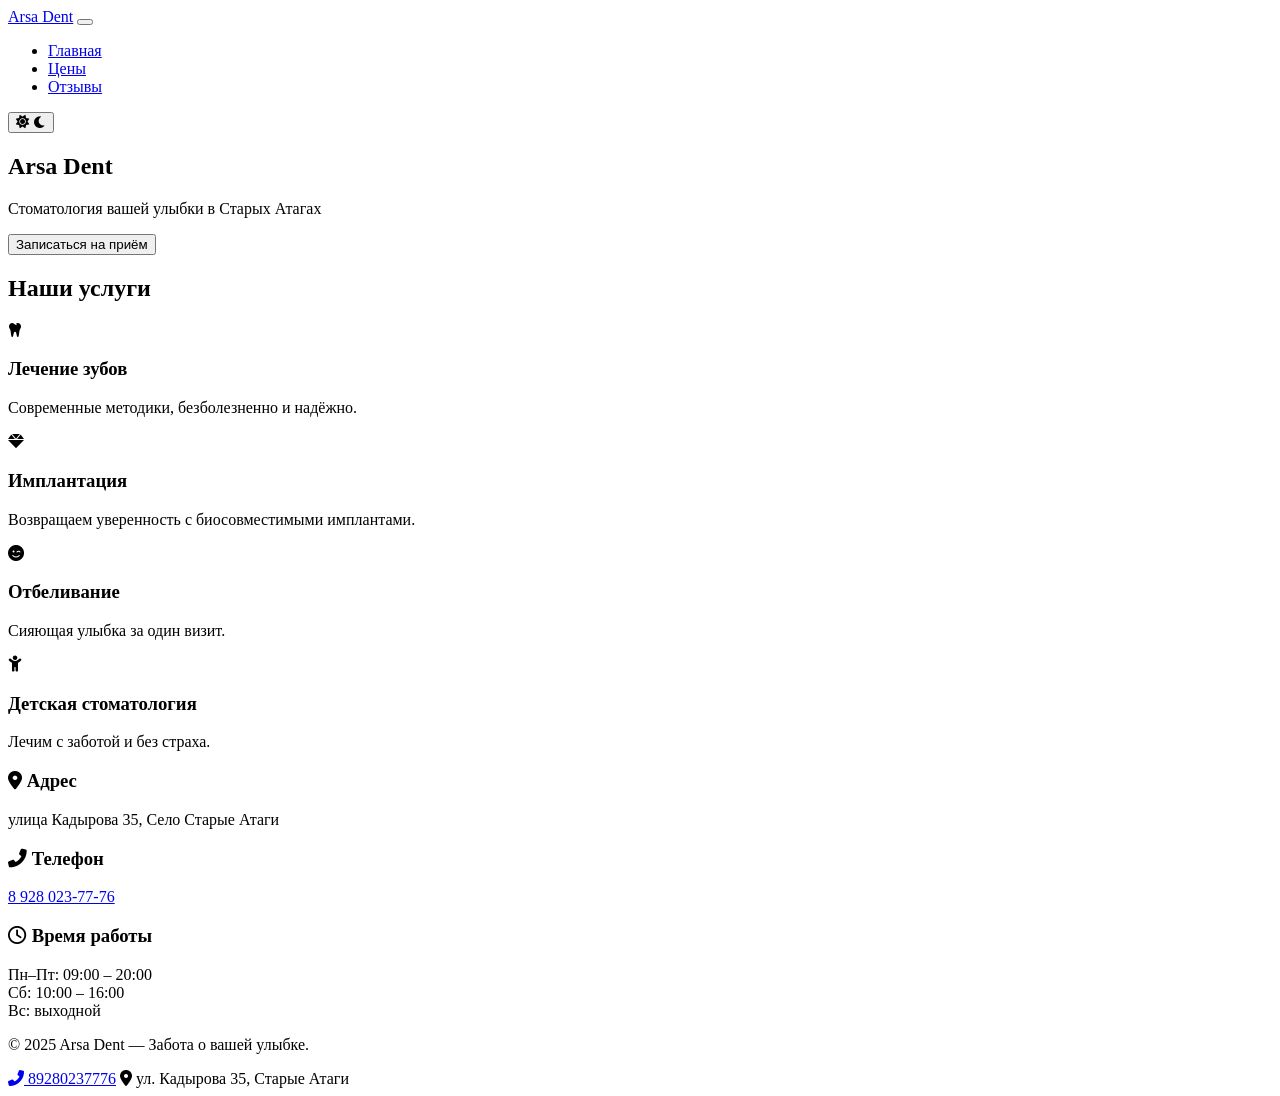
==== index.html @ f1521e02 "Create index.html" ====
<!DOCTYPE html>
<html lang="ru">
<head>
    <meta charset="UTF-8">
    <meta name="viewport" content="width=device-width, initial-scale=1.0, viewport-fit=cover">
    <title>Arsa Dent | Главная</title>
    <link rel="stylesheet" href="style.css">
    <!-- Font Awesome 6 (бесплатные иконки) -->
    <link rel="stylesheet" href="https://cdnjs.cloudflare.com/ajax/libs/font-awesome/6.0.0-beta3/css/all.min.css">
    <!-- Google Fonts: Inter + Poppins -->
    <link href="https://fonts.googleapis.com/css2?family=Inter:opsz,wght@14..32,300;14..32,400;14..32,500;14..32,600;14..32,700&family=Poppins:wght@400;500;600;700&display=swap" rel="stylesheet">
</head>
<body>

    <!-- ШАПКА (навигация + бургер) -->
    <header class="header">
        <div class="container header-container">
            <a href="index.html" class="logo">Arsa Dent</a>
            
            <button class="burger-btn" id="burgerBtn" aria-label="Меню">
                <span class="burger-line"></span>
                <span class="burger-line"></span>
                <span class="burger-line"></span>
            </button>

            <nav class="nav-menu" id="navMenu">
                <ul class="nav-list">
                    <li><a href="index.html" class="nav-link active">Главная</a></li>
                    <li><a href="about.html" class="nav-link">Цены</a></li>
                    <li><a href="page.html" class="nav-link">Отзывы</a></li>
                </ul>
                <div class="theme-toggle-wrapper">
                    <button id="themeToggle" class="theme-toggle" aria-label="Тёмная/светлая тема">
                        <i class="fas fa-sun"></i>
                        <i class="fas fa-moon"></i>
                    </button>
                </div>
            </nav>
        </div>
    </header>

    <main>
        <!-- Hero-блок -->
        <section class="hero">
            <div class="container hero-content fade-up">
                <h1 class="hero-title">Arsa Dent</h1>
                <p class="hero-subtitle">Стоматология вашей улыбки в Старых Атагах</p>
                <button class="btn btn-primary pulse-btn" id="appointmentBtn">Записаться на приём</button>
            </div>
        </section>

        <!-- Карточки услуг -->
        <section class="services">
            <div class="container">
                <h2 class="section-title">Наши услуги</h2>
                <div class="services-grid">
                    <div class="service-card card-hover">
                        <div class="service-icon"><i class="fas fa-tooth"></i></div>
                        <h3>Лечение зубов</h3>
                        <p>Современные методики, безболезненно и надёжно.</p>
                    </div>
                    <div class="service-card card-hover">
                        <div class="service-icon"><i class="fas fa-gem"></i></div>
                        <h3>Имплантация</h3>
                        <p>Возвращаем уверенность с биосовместимыми имплантами.</p>
                    </div>
                    <div class="service-card card-hover">
                        <div class="service-icon"><i class="fas fa-smile-wink"></i></div>
                        <h3>Отбеливание</h3>
                        <p>Сияющая улыбка за один визит.</p>
                    </div>
                    <div class="service-card card-hover">
                        <div class="service-icon"><i class="fas fa-child"></i></div>
                        <h3>Детская стоматология</h3>
                        <p>Лечим с заботой и без страха.</p>
                    </div>
                </div>
            </div>
        </section>

        <!-- Контакты + время работы -->
        <section class="contact-info">
            <div class="container contact-grid">
                <div class="contact-block fade-up">
                    <h3><i class="fas fa-map-marker-alt"></i> Адрес</h3>
                    <p>улица Кадырова 35, Село Старые Атаги</p>
                </div>
                <div class="contact-block fade-up">
                    <h3><i class="fas fa-phone-alt"></i> Телефон</h3>
                    <p><a href="tel:89280237776" class="phone-link">8 928 023-77-76</a></p>
                </div>
                <div class="contact-block fade-up">
                    <h3><i class="far fa-clock"></i> Время работы</h3>
                    <p>Пн–Пт: 09:00 – 20:00<br>Сб: 10:00 – 16:00<br>Вс: выходной</p>
                </div>
            </div>
        </section>
    </main>

    <!-- Подвал -->
    <footer class="footer">
        <div class="container footer-container">
            <p>&copy; 2025 Arsa Dent — Забота о вашей улыбке.</p>
            <div class="footer-links">
                <a href="tel:89280237776"><i class="fas fa-phone-alt"></i> 89280237776</a>
                <span><i class="fas fa-map-marker-alt"></i> ул. Кадырова 35, Старые Атаги</span>
            </div>
        </div>
    </footer>

    <script>
        // Тёмная/светлая тема + localStorage
        const themeToggle = document.getElementById('themeToggle');
        const root = document.documentElement;
        const loadTheme = () => {
            const savedTheme = localStorage.getItem('theme');
            if (savedTheme === 'dark') {
                root.classList.add('dark');
            } else {
                root.classList.remove('dark');
            }
        };
        loadTheme();
        themeToggle.addEventListener('click', () => {
            root.classList.toggle('dark');
            const isDark = root.classList.contains('dark');
            localStorage.setItem('theme', isDark ? 'dark' : 'light');
        });
        // Бургер-меню
        const burger = document.getElementById('burgerBtn');
        const navMenu = document.getElementById('navMenu');
        burger.addEventListener('click', () => {
            navMenu.classList.toggle('open');
            burger.classList.toggle('active');
        });
        // Кнопка "Записаться" - alert
        document.getElementById('appointmentBtn')?.addEventListener('click', () => {
            alert('Спасибо! Мы свяжемся с вами для записи по телефону 89280237776.');
        });
        // Закрывать меню при клике на ссылку (мобилка)
        document.querySelectorAll('.nav-link').forEach(link => {
            link.addEventListener('click', () => {
                navMenu.classList.remove('open');
                burger.classList.remove('active');
            });
        });
    </script>
</body>
</html>
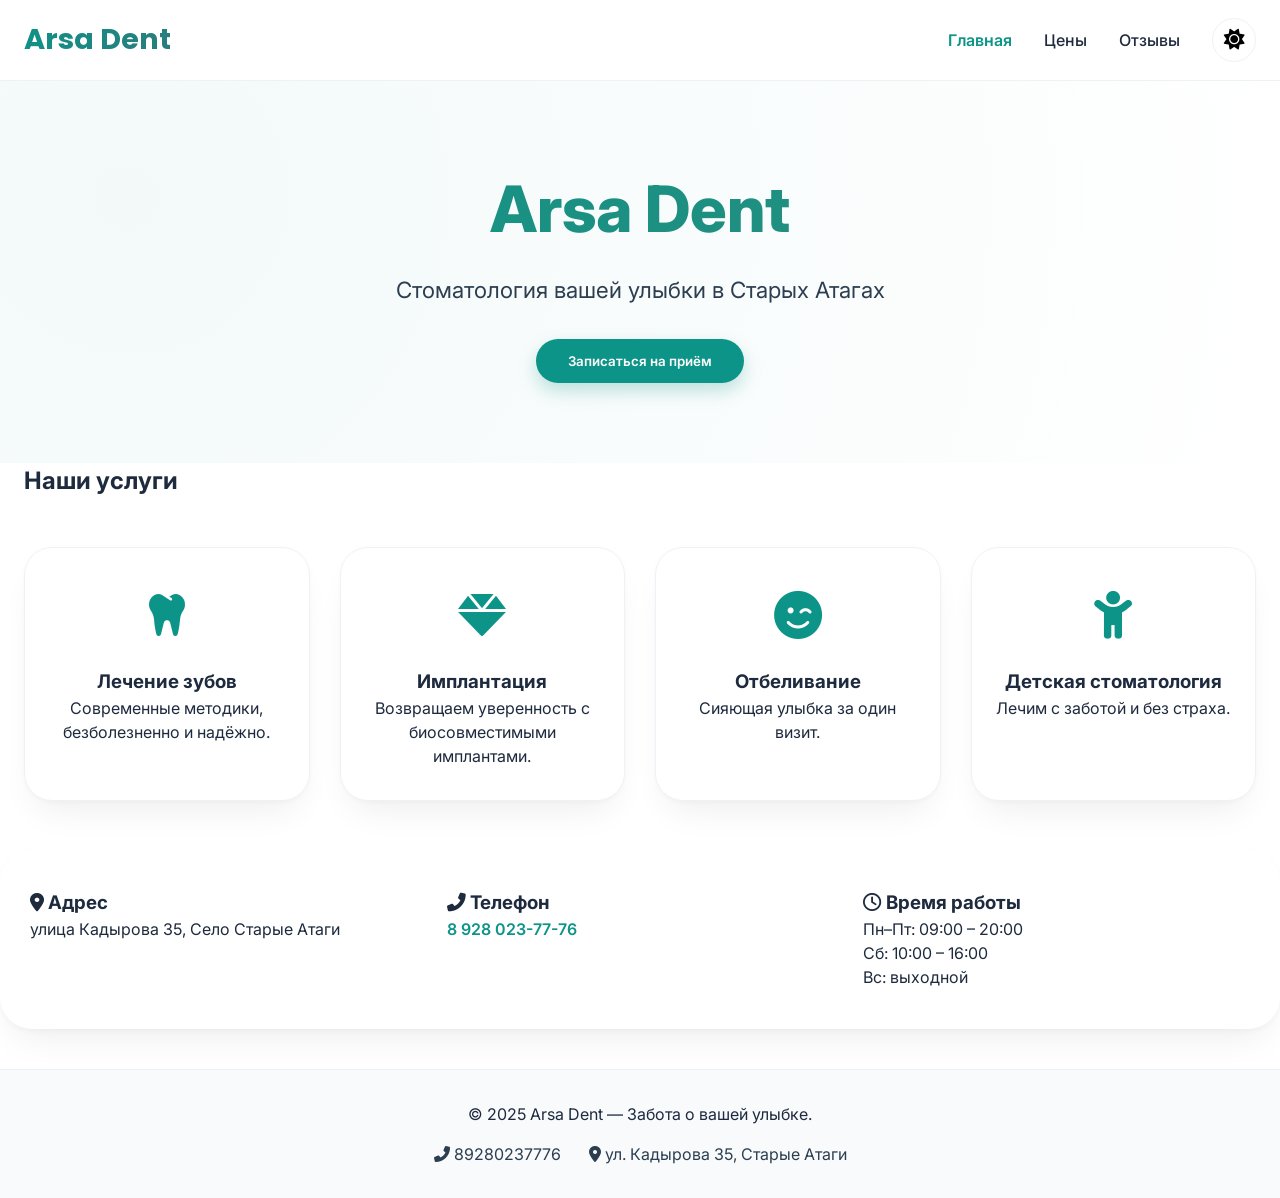
==== commit 62044d95: "Update index.html" ====
--- a/index.html
+++ b/index.html
@@ -135,7 +135,7 @@
         });
         // Кнопка "Записаться" - alert
         document.getElementById('appointmentBtn')?.addEventListener('click', () => {
-            alert('Спасибо! Мы свяжемся с вами для записи по телефону 89280237776.');
+            alert('Для записи, пожалуйста, позвоните нам на номер: 89280237776.');
         });
         // Закрывать меню при клике на ссылку (мобилка)
         document.querySelectorAll('.nav-link').forEach(link => {
--- a/style.css
+++ b/style.css
@@ -0,0 +1,390 @@
+/* style.css - единый файл стилей для Arsa Dent */
+/* ===== RESET & ГЛОБАЛЬНЫЕ ПЕРЕМЕННЫЕ ===== */
+* {
+    margin: 0;
+    padding: 0;
+    box-sizing: border-box;
+}
+
+:root {
+    /* Светлая тема */
+    --bg-body: #ffffff;
+    --text-primary: #1E2A3E;
+    --text-secondary: #2c3e50;
+    --card-bg: #ffffff;
+    --header-bg: rgba(255,255,255,0.96);
+    --border-color: #eef2f6;
+    --accent: #0D9488;  /* бирюзово-синий акцент */
+    --accent-hover: #0f766e;
+    --shadow-sm: 0 20px 35px -12px rgba(0,0,0,0.07), 0 2px 6px rgba(0,0,0,0.03);
+    --shadow-hover: 0 30px 40px -16px rgba(0,0,0,0.15);
+    --footer-bg: #f8fafc;
+    --transition: all 0.25s cubic-bezier(0.2, 0.9, 0.4, 1.1);
+}
+
+:root.dark {
+    --bg-body: #121212;
+    --text-primary: #EDEDED;
+    --text-secondary: #B0B3B8;
+    --card-bg: #1E1E2A;
+    --header-bg: rgba(18,18,18,0.95);
+    --border-color: #2C2C3A;
+    --accent: #2aa79b;
+    --accent-hover: #3ecfc0;
+    --shadow-sm: 0 20px 30px -12px rgba(0,0,0,0.5);
+    --footer-bg: #0c0c10;
+}
+
+body {
+    font-family: 'Inter', sans-serif;
+    background-color: var(--bg-body);
+    color: var(--text-primary);
+    transition: background-color 0.3s ease, color 0.2s ease;
+    line-height: 1.5;
+    scroll-behavior: smooth;
+}
+
+.container {
+    max-width: 1280px;
+    margin: 0 auto;
+    padding: 0 24px;
+}
+
+/* ===== АНИМАЦИИ ПОЯВЛЕНИЯ ===== */
+.fade-up {
+    animation: fadeUp 0.7s ease forwards;
+    opacity: 0;
+    transform: translateY(18px);
+}
+
+@keyframes fadeUp {
+    to {
+        opacity: 1;
+        transform: translateY(0);
+    }
+}
+
+/* карточки, секции - появление с задержкой */
+.service-card, .review-card, .price-table-wrapper, .clinic-text, .contact-block {
+    animation: fadeUp 0.6s ease forwards;
+    opacity: 0;
+}
+.service-card:nth-child(1) { animation-delay: 0.1s; }
+.service-card:nth-child(2) { animation-delay: 0.2s; }
+.service-card:nth-child(3) { animation-delay: 0.3s; }
+.service-card:nth-child(4) { animation-delay: 0.4s; }
+
+/* ===== ХЕДЕР И БУРГЕР ===== */
+.header {
+    background: var(--header-bg);
+    backdrop-filter: blur(12px);
+    position: sticky;
+    top: 0;
+    z-index: 100;
+    border-bottom: 1px solid var(--border-color);
+    transition: var(--transition);
+}
+
+.header-container {
+    display: flex;
+    justify-content: space-between;
+    align-items: center;
+    padding: 18px 24px;
+}
+
+.logo {
+    font-family: 'Poppins', sans-serif;
+    font-size: 1.8rem;
+    font-weight: 700;
+    background: linear-gradient(135deg, var(--accent), #2c7a7b);
+    background-clip: text;
+    -webkit-background-clip: text;
+    color: transparent;
+    text-decoration: none;
+}
+
+.nav-menu {
+    display: flex;
+    align-items: center;
+    gap: 2rem;
+}
+
+.nav-list {
+    display: flex;
+    gap: 2rem;
+    list-style: none;
+}
+
+.nav-link {
+    text-decoration: none;
+    font-weight: 500;
+    color: var(--text-primary);
+    transition: 0.2s;
+    position: relative;
+}
+.nav-link.active {
+    color: var(--accent);
+    font-weight: 600;
+}
+.nav-link:hover { color: var(--accent); }
+
+.theme-toggle {
+    background: var(--card-bg);
+    border: 1px solid var(--border-color);
+    border-radius: 40px;
+    width: 44px;
+    height: 44px;
+    cursor: pointer;
+    font-size: 1.3rem;
+    display: flex;
+    align-items: center;
+    justify-content: center;
+    transition: transform 0.3s, background 0.2s;
+}
+.theme-toggle i:first-child, .theme-toggle i:last-child {
+    transition: opacity 0.2s;
+}
+:root .theme-toggle .fa-sun { display: inline; }
+:root .theme-toggle .fa-moon { display: none; }
+:root.dark .theme-toggle .fa-sun { display: none; }
+:root.dark .theme-toggle .fa-moon { display: inline; color: #FFD966; }
+.theme-toggle:hover { transform: rotate(20deg); background: var(--accent); color: white;}
+
+/* бургер */
+.burger-btn {
+    display: none;
+    background: none;
+    border: none;
+    cursor: pointer;
+    flex-direction: column;
+    gap: 5px;
+}
+.burger-line {
+    width: 28px;
+    height: 2.5px;
+    background: var(--text-primary);
+    transition: 0.3s;
+}
+
+@media (max-width: 768px) {
+    .burger-btn { display: flex; }
+    .nav-menu {
+        position: fixed;
+        top: 75px;
+        left: -100%;
+        width: 80%;
+        height: calc(100vh - 75px);
+        background: var(--header-bg);
+        backdrop-filter: blur(20px);
+        flex-direction: column;
+        align-items: flex-start;
+        padding: 2rem;
+        transition: 0.3s;
+        border-radius: 0 24px 24px 0;
+        box-shadow: 10px 0 30px rgba(0,0,0,0.2);
+    }
+    .nav-menu.open { left: 0; }
+    .nav-list { flex-direction: column; gap: 1.5rem; }
+    .theme-toggle-wrapper { margin-top: 1.5rem; }
+    .burger-btn.active .burger-line:nth-child(1) { transform: rotate(45deg) translate(6px, 6px); }
+    .burger-btn.active .burger-line:nth-child(2) { opacity: 0; }
+    .burger-btn.active .burger-line:nth-child(3) { transform: rotate(-45deg) translate(6px, -6px); }
+}
+
+/* ===== КНОПКИ ===== */
+.btn {
+    display: inline-block;
+    padding: 14px 32px;
+    border-radius: 40px;
+    font-weight: 600;
+    font-family: inherit;
+    transition: all 0.25s;
+    cursor: pointer;
+    border: none;
+}
+.btn-primary {
+    background: var(--accent);
+    color: white;
+    box-shadow: 0 8px 18px rgba(13,148,136,0.25);
+}
+.btn-primary:hover {
+    background: var(--accent-hover);
+    transform: scale(1.02);
+    box-shadow: 0 12px 24px rgba(13,148,136,0.4);
+}
+.pulse-btn {
+    animation: pulse 1.8s infinite;
+}
+@keyframes pulse {
+    0% { box-shadow: 0 0 0 0 rgba(13,148,136,0.5);}
+    70% { box-shadow: 0 0 0 10px rgba(13,148,136,0);}
+    100% { box-shadow: 0 0 0 0 rgba(13,148,136,0);}
+}
+
+/* Hero */
+.hero {
+    padding: 80px 0;
+    text-align: center;
+    background: radial-gradient(circle at 10% 30%, rgba(13,148,136,0.05), transparent);
+}
+.hero-title {
+    font-size: 4rem;
+    font-weight: 800;
+    background: linear-gradient(125deg, var(--accent), #2b8c7c);
+    background-clip: text;
+    -webkit-background-clip: text;
+    color: transparent;
+}
+.hero-subtitle {
+    font-size: 1.4rem;
+    margin: 1rem 0 2rem;
+    color: var(--text-secondary);
+}
+
+/* Услуги грид */
+.services-grid {
+    display: grid;
+    grid-template-columns: repeat(auto-fit, minmax(260px, 1fr));
+    gap: 30px;
+    margin: 48px 0;
+}
+.service-card {
+    background: var(--card-bg);
+    border-radius: 28px;
+    padding: 32px 20px;
+    text-align: center;
+    transition: var(--transition);
+    box-shadow: var(--shadow-sm);
+    border: 1px solid var(--border-color);
+}
+.card-hover:hover {
+    transform: translateY(-8px) scale(1.02);
+    box-shadow: var(--shadow-hover);
+}
+.service-icon {
+    font-size: 3rem;
+    color: var(--accent);
+    margin-bottom: 1rem;
+}
+
+/* Контакты грид */
+.contact-grid {
+    display: flex;
+    flex-wrap: wrap;
+    justify-content: space-between;
+    gap: 30px;
+    background: var(--card-bg);
+    padding: 40px 30px;
+    border-radius: 32px;
+    margin: 40px 0;
+    box-shadow: var(--shadow-sm);
+}
+.contact-block {
+    flex: 1;
+    min-width: 180px;
+}
+.phone-link {
+    color: var(--accent);
+    text-decoration: none;
+    font-weight: 600;
+}
+
+/* Таблица цен */
+.price-table-wrapper {
+    background: var(--card-bg);
+    border-radius: 32px;
+    padding: 30px;
+    margin: 30px 0;
+}
+.price-table {
+    width: 100%;
+    border-collapse: collapse;
+}
+.price-table th, .price-table td {
+    padding: 18px 10px;
+    border-bottom: 1px solid var(--border-color);
+    text-align: left;
+}
+.price-table th {
+    font-weight: 700;
+    color: var(--accent);
+}
+.price {
+    font-weight: 600;
+    text-align: right;
+}
+.price-note {
+    margin-top: 25px;
+    background: rgba(13,148,136,0.1);
+    padding: 12px 20px;
+    border-radius: 60px;
+    display: inline-block;
+}
+
+/* Отзывы */
+.reviews-grid {
+    display: grid;
+    grid-template-columns: repeat(auto-fit, minmax(280px, 1fr));
+    gap: 30px;
+    margin: 40px 0;
+}
+.review-card {
+    background: var(--card-bg);
+    border-radius: 28px;
+    padding: 28px;
+    transition: var(--transition);
+    box-shadow: var(--shadow-sm);
+}
+.review-header {
+    display: flex;
+    justify-content: space-between;
+    margin-bottom: 12px;
+    font-weight: 600;
+}
+.stars {
+    color: #FBBF24;
+    margin-bottom: 16px;
+    letter-spacing: 2px;
+}
+/* Карта */
+.map-wrapper {
+    background: var(--card-bg);
+    border-radius: 32px;
+    padding: 24px;
+    margin: 40px auto;
+    box-shadow: var(--shadow-sm);
+}
+.map-title {
+    margin-bottom: 20px;
+}
+.map-address {
+    text-align: center;
+    margin-top: 20px;
+    font-weight: 500;
+}
+/* Footer */
+.footer {
+    background: var(--footer-bg);
+    border-top: 1px solid var(--border-color);
+    padding: 32px 0;
+    text-align: center;
+}
+.footer-links {
+    display: flex;
+    gap: 28px;
+    justify-content: center;
+    margin-top: 16px;
+    flex-wrap: wrap;
+}
+.footer-links a, .footer-links span {
+    color: var(--text-secondary);
+    text-decoration: none;
+}
+/* Адаптивность */
+@media (max-width: 768px) {
+    .hero-title { font-size: 2.6rem; }
+    .hero-subtitle { font-size: 1.1rem; }
+    .contact-grid { flex-direction: column; text-align: center; }
+    .price-table th, .price-table td { font-size: 0.9rem; }
+    .container { padding: 0 20px; }
+}
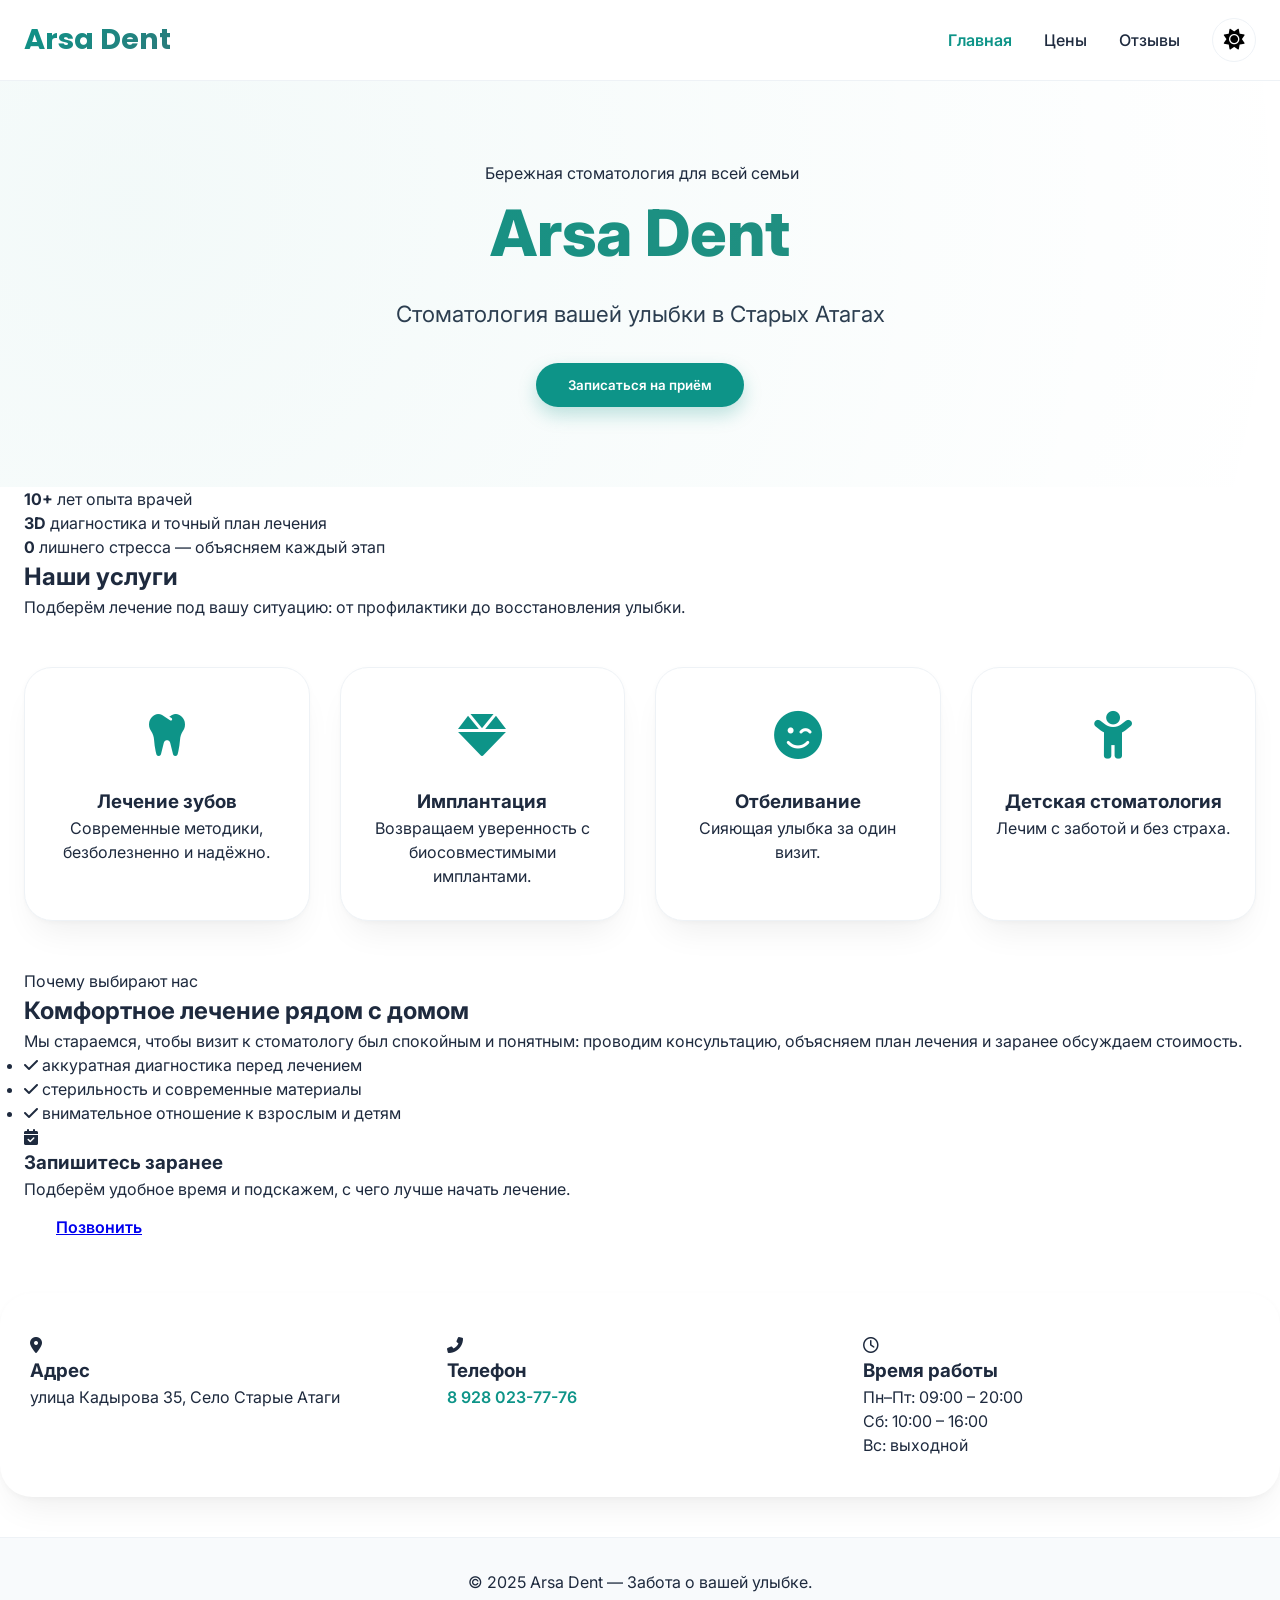
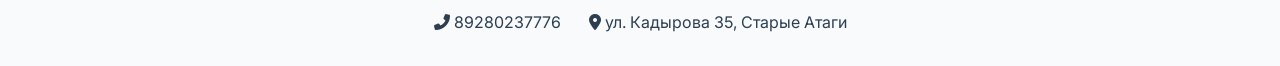
==== commit fae8fcfe: "Update index.html" ====
--- a/index.html
+++ b/index.html
@@ -5,14 +5,11 @@
     <meta name="viewport" content="width=device-width, initial-scale=1.0, viewport-fit=cover">
     <title>Arsa Dent | Главная</title>
     <link rel="stylesheet" href="style.css">
-    <!-- Font Awesome 6 (бесплатные иконки) -->
     <link rel="stylesheet" href="https://cdnjs.cloudflare.com/ajax/libs/font-awesome/6.0.0-beta3/css/all.min.css">
-    <!-- Google Fonts: Inter + Poppins -->
-    <link href="https://fonts.googleapis.com/css2?family=Inter:opsz,wght@14..32,300;14..32,400;14..32,500;14..32,600;14..32,700&family=Poppins:wght@400;500;600;700&display=swap" rel="stylesheet">
+    <link href="https://fonts.googleapis.com/css2?family=Inter:opsz,wght@14..32,300..700&family=Poppins:wght@400;500;600;700&display=swap" rel="stylesheet">
 </head>
 <body>
 
-    <!-- ШАПКА (навигация + бургер) -->
     <header class="header">
         <div class="container header-container">
             <a href="index.html" class="logo">Arsa Dent</a>
@@ -40,19 +37,38 @@
     </header>
 
     <main>
-        <!-- Hero-блок -->
         <section class="hero">
+            <div class="hero-decor hero-decor-1"></div>
+            <div class="hero-decor hero-decor-2"></div>
             <div class="container hero-content fade-up">
+                <span class="hero-badge"><i class="fas fa-shield-heart"></i> Бережная стоматология для всей семьи</span>
                 <h1 class="hero-title">Arsa Dent</h1>
                 <p class="hero-subtitle">Стоматология вашей улыбки в Старых Атагах</p>
                 <button class="btn btn-primary pulse-btn" id="appointmentBtn">Записаться на приём</button>
             </div>
         </section>
 
-        <!-- Карточки услуг -->
+        <section class="quick-benefits">
+            <div class="container benefits-grid">
+                <div class="benefit-item fade-up">
+                    <strong>10+</strong>
+                    <span>лет опыта врачей</span>
+                </div>
+                <div class="benefit-item fade-up">
+                    <strong>3D</strong>
+                    <span>диагностика и точный план лечения</span>
+                </div>
+                <div class="benefit-item fade-up">
+                    <strong>0</strong>
+                    <span>лишнего стресса — объясняем каждый этап</span>
+                </div>
+            </div>
+        </section>
+
         <section class="services">
             <div class="container">
                 <h2 class="section-title">Наши услуги</h2>
+                <p class="section-subtitle">Подберём лечение под вашу ситуацию: от профилактики до восстановления улыбки.</p>
                 <div class="services-grid">
                     <div class="service-card card-hover">
                         <div class="service-icon"><i class="fas fa-tooth"></i></div>
@@ -78,26 +94,48 @@
             </div>
         </section>
 
-        <!-- Контакты + время работы -->
+        <section class="why-us">
+            <div class="container why-grid">
+                <div class="why-text fade-up">
+                    <span class="section-label">Почему выбирают нас</span>
+                    <h2>Комфортное лечение рядом с домом</h2>
+                    <p>Мы стараемся, чтобы визит к стоматологу был спокойным и понятным: проводим консультацию, объясняем план лечения и заранее обсуждаем стоимость.</p>
+                    <ul class="check-list">
+                        <li><i class="fas fa-check"></i> аккуратная диагностика перед лечением</li>
+                        <li><i class="fas fa-check"></i> стерильность и современные материалы</li>
+                        <li><i class="fas fa-check"></i> внимательное отношение к взрослым и детям</li>
+                    </ul>
+                </div>
+                <div class="why-card card-hover fade-up">
+                    <i class="fas fa-calendar-check"></i>
+                    <h3>Запишитесь заранее</h3>
+                    <p>Подберём удобное время и подскажем, с чего лучше начать лечение.</p>
+                    <a href="tel:89280237776" class="btn btn-outline">Позвонить</a>
+                </div>
+            </div>
+        </section>
+
         <section class="contact-info">
             <div class="container contact-grid">
                 <div class="contact-block fade-up">
-                    <h3><i class="fas fa-map-marker-alt"></i> Адрес</h3>
+                    <div class="contact-icon"><i class="fas fa-map-marker-alt"></i></div>
+                    <h3>Адрес</h3>
                     <p>улица Кадырова 35, Село Старые Атаги</p>
                 </div>
                 <div class="contact-block fade-up">
-                    <h3><i class="fas fa-phone-alt"></i> Телефон</h3>
+                    <div class="contact-icon"><i class="fas fa-phone-alt"></i></div>
+                    <h3>Телефон</h3>
                     <p><a href="tel:89280237776" class="phone-link">8 928 023-77-76</a></p>
                 </div>
                 <div class="contact-block fade-up">
-                    <h3><i class="far fa-clock"></i> Время работы</h3>
+                    <div class="contact-icon"><i class="far fa-clock"></i></div>
+                    <h3>Время работы</h3>
                     <p>Пн–Пт: 09:00 – 20:00<br>Сб: 10:00 – 16:00<br>Вс: выходной</p>
                 </div>
             </div>
         </section>
     </main>
 
-    <!-- Подвал -->
     <footer class="footer">
         <div class="container footer-container">
             <p>&copy; 2025 Arsa Dent — Забота о вашей улыбке.</p>
@@ -109,35 +147,27 @@
     </footer>
 
     <script>
-        // Тёмная/светлая тема + localStorage
         const themeToggle = document.getElementById('themeToggle');
         const root = document.documentElement;
         const loadTheme = () => {
             const savedTheme = localStorage.getItem('theme');
-            if (savedTheme === 'dark') {
-                root.classList.add('dark');
-            } else {
-                root.classList.remove('dark');
-            }
+            if (savedTheme === 'dark') root.classList.add('dark');
+            else root.classList.remove('dark');
         };
         loadTheme();
         themeToggle.addEventListener('click', () => {
             root.classList.toggle('dark');
-            const isDark = root.classList.contains('dark');
-            localStorage.setItem('theme', isDark ? 'dark' : 'light');
+            localStorage.setItem('theme', root.classList.contains('dark') ? 'dark' : 'light');
         });
-        // Бургер-меню
         const burger = document.getElementById('burgerBtn');
         const navMenu = document.getElementById('navMenu');
         burger.addEventListener('click', () => {
             navMenu.classList.toggle('open');
             burger.classList.toggle('active');
         });
-        // Кнопка "Записаться" - alert
         document.getElementById('appointmentBtn')?.addEventListener('click', () => {
             alert('Для записи, пожалуйста, позвоните нам на номер: 89280237776.');
         });
-        // Закрывать меню при клике на ссылку (мобилка)
         document.querySelectorAll('.nav-link').forEach(link => {
             link.addEventListener('click', () => {
                 navMenu.classList.remove('open');
